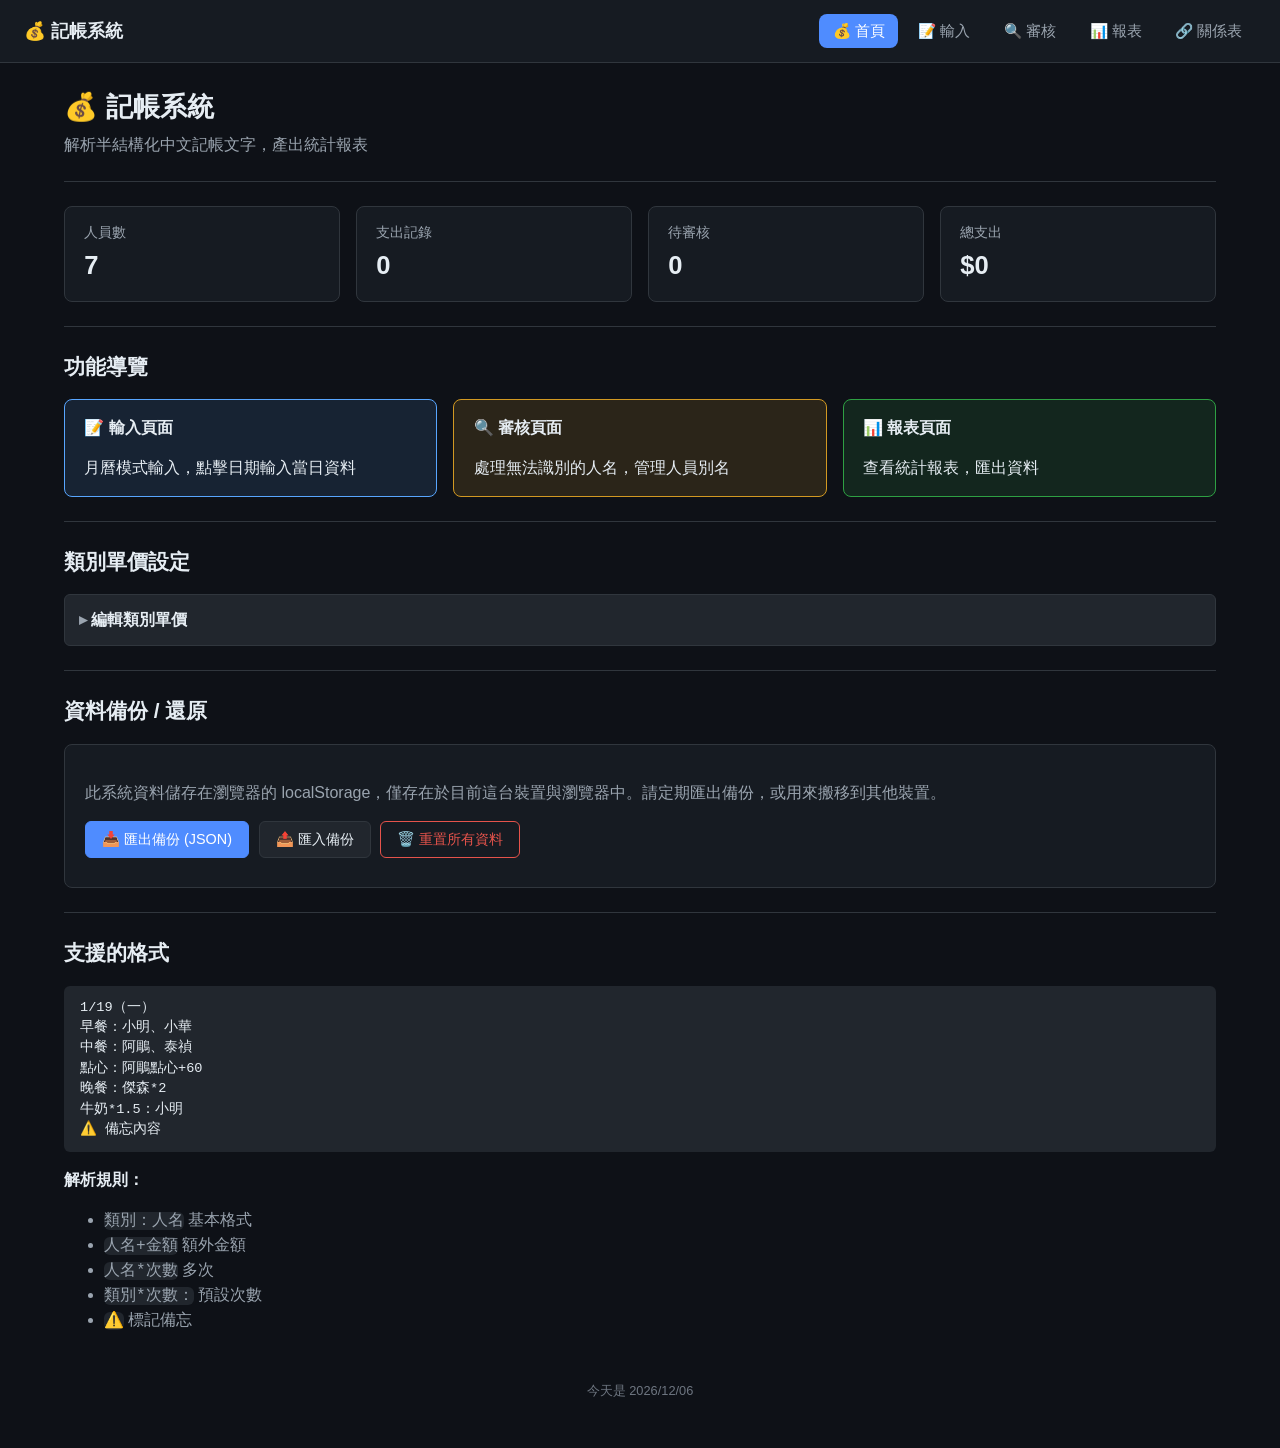
==== index.html @ e65c1abf "Convert Streamlit accounting app to static GitHub Pages site Port the Python/Streamlit/SQLite accoun" ====
<!DOCTYPE html>
<html lang="zh-Hant">
<head>
<meta charset="UTF-8" />
<meta name="viewport" content="width=device-width, initial-scale=1.0" />
<title>記帳系統</title>
<link rel="icon" href="data:image/svg+xml,<svg xmlns=%22http://www.w3.org/2000/svg%22 viewBox=%220 0 100 100%22><text y=%22.9em%22 font-size=%2290%22>💰</text></svg>" />
<link rel="stylesheet" href="assets/css/style.css" />
</head>
<body>
<div id="app-nav"></div>

<div class="container">
  <h1>💰 記帳系統</h1>
  <p class="subtitle">解析半結構化中文記帳文字，產出統計報表</p>

  <hr class="divider" />

  <div class="metrics" id="metrics"></div>

  <hr class="divider" />

  <h2>功能導覽</h2>
  <div class="cards-grid">
    <div class="info-card info">
      <strong>📝 輸入頁面</strong>
      <p class="mb-0">月曆模式輸入，點擊日期輸入當日資料</p>
    </div>
    <div class="info-card warning">
      <strong>🔍 審核頁面</strong>
      <p class="mb-0">處理無法識別的人名，管理人員別名</p>
    </div>
    <div class="info-card success">
      <strong>📊 報表頁面</strong>
      <p class="mb-0">查看統計報表，匯出資料</p>
    </div>
  </div>

  <hr class="divider" />

  <h2>類別單價設定</h2>
  <details class="expander">
    <summary>編輯類別單價</summary>
    <div id="category-price-grid" class="cards-grid" style="margin-top:0.75rem"></div>
  </details>

  <div id="recent-section"></div>

  <hr class="divider" />

  <h2>資料備份 / 還原</h2>
  <div class="panel">
    <p class="text-dim">此系統資料儲存在瀏覽器的 localStorage，僅存在於目前這台裝置與瀏覽器中。請定期匯出備份，或用來搬移到其他裝置。</p>
    <div class="btn-row">
      <button class="primary" id="btn-export">📥 匯出備份 (JSON)</button>
      <button id="btn-import">📤 匯入備份</button>
      <input type="file" id="file-import" accept="application/json" style="display:none" />
      <button class="danger" id="btn-reset">🗑️ 重置所有資料</button>
    </div>
  </div>

  <hr class="divider" />

  <h2>支援的格式</h2>
  <pre>1/19（一）
早餐：小明、小華
中餐：阿鵰、泰禎
點心：阿鵰點心+60
晚餐：傑森*2
牛奶*1.5：小明
⚠️ 備忘內容</pre>

  <p><strong>解析規則：</strong></p>
  <ul class="text-dim">
    <li><code>類別：人名</code> 基本格式</li>
    <li><code>人名+金額</code> 額外金額</li>
    <li><code>人名*次數</code> 多次</li>
    <li><code>類別*次數：</code> 預設次數</li>
    <li><code>⚠️</code> 標記備忘</li>
  </ul>

  <p class="footer-note">今天是 <span id="today-date"></span></p>
</div>

<script src="assets/js/utils.js"></script>
<script src="assets/js/db.js"></script>
<script src="assets/js/parser.js"></script>
<script src="assets/js/nav.js"></script>
<script src="assets/js/home.js"></script>
</body>
</html>
---- assets/css/style.css ----
/* ===== 記帳系統 - 共用樣式 ===== */

:root {
  --bg: #0e1117;
  --bg-panel: #161b22;
  --bg-card: #1e1e1e;
  --bg-elevated: #21262d;
  --border: #30363d;
  --text: #e6edf3;
  --text-dim: #9aa4af;
  --text-muted: #6e7681;
  --accent: #4f8cff;
  --accent-hover: #6ba0ff;
  --success: #2ea043;
  --success-bg: rgba(46, 160, 67, 0.15);
  --warning: #d29922;
  --warning-bg: rgba(210, 153, 34, 0.15);
  --danger: #e5534b;
  --danger-bg: rgba(229, 83, 75, 0.15);
  --info: #58a6ff;
  --info-bg: rgba(88, 166, 255, 0.12);
  --radius: 8px;
}

* { box-sizing: border-box; }

html, body {
  margin: 0;
  padding: 0;
  background: var(--bg);
  color: var(--text);
  font-family: -apple-system, BlinkMacSystemFont, "Segoe UI", "PingFang TC", "Noto Sans TC", Helvetica, Arial, sans-serif;
  line-height: 1.5;
}

a { color: var(--accent); text-decoration: none; }
a:hover { color: var(--accent-hover); }

.topbar {
  display: flex;
  align-items: center;
  justify-content: space-between;
  flex-wrap: wrap;
  gap: 0.75rem;
  padding: 0.85rem 1.5rem;
  background: var(--bg-panel);
  border-bottom: 1px solid var(--border);
  position: sticky;
  top: 0;
  z-index: 100;
}

.brand { font-weight: 700; font-size: 1.1rem; }

.nav-links { display: flex; gap: 0.4rem; flex-wrap: wrap; }

.nav-link {
  padding: 0.4rem 0.85rem;
  border-radius: var(--radius);
  color: var(--text-dim);
  font-size: 0.92rem;
  white-space: nowrap;
}

.nav-link:hover { background: var(--bg-elevated); color: var(--text); }
.nav-link.active { background: var(--accent); color: #fff; }

.container {
  max-width: 1200px;
  margin: 0 auto;
  padding: 1.5rem;
}

h1, h2, h3, h4 { font-weight: 700; }
h1 { font-size: 1.7rem; margin: 0 0 0.3rem; }
h2 { font-size: 1.3rem; }
h3 { font-size: 1.1rem; }

.subtitle { color: var(--text-dim); margin-top: 0; }

.divider { border: none; border-top: 1px solid var(--border); margin: 1.5rem 0; }

.metrics {
  display: grid;
  grid-template-columns: repeat(auto-fit, minmax(150px, 1fr));
  gap: 1rem;
  margin: 1rem 0;
}

.metric {
  background: var(--bg-panel);
  border: 1px solid var(--border);
  border-radius: var(--radius);
  padding: 1rem 1.2rem;
}

.metric .label { color: var(--text-dim); font-size: 0.85rem; }
.metric .value { font-size: 1.6rem; font-weight: 700; margin-top: 0.2rem; }

.cards-grid {
  display: grid;
  grid-template-columns: repeat(auto-fit, minmax(220px, 1fr));
  gap: 1rem;
  margin: 1rem 0;
}

.info-card {
  border-radius: var(--radius);
  padding: 1rem 1.2rem;
  border: 1px solid var(--border);
}

.info-card.info { background: var(--info-bg); border-color: var(--info); }
.info-card.warning { background: var(--warning-bg); border-color: var(--warning); }
.info-card.success { background: var(--success-bg); border-color: var(--success); }

.panel {
  background: var(--bg-panel);
  border: 1px solid var(--border);
  border-radius: var(--radius);
  padding: 1.25rem;
  margin-bottom: 1.25rem;
}

.layout {
  display: grid;
  grid-template-columns: 260px 1fr;
  gap: 1.5rem;
  align-items: start;
}

@media (max-width: 860px) {
  .layout { grid-template-columns: 1fr; }
}

.sidebar { position: sticky; top: 4.5rem; }

.field { margin-bottom: 0.85rem; }
.field label { display: block; font-size: 0.85rem; color: var(--text-dim); margin-bottom: 0.3rem; }

input[type="text"], input[type="number"], input[type="password"], select, textarea {
  width: 100%;
  padding: 0.5rem 0.65rem;
  background: var(--bg-elevated);
  border: 1px solid var(--border);
  border-radius: 6px;
  color: var(--text);
  font-size: 0.92rem;
  font-family: inherit;
}

textarea { resize: vertical; min-height: 100px; font-family: ui-monospace, SFMono-Regular, Consolas, monospace; }

input:focus, select:focus, textarea:focus {
  outline: none;
  border-color: var(--accent);
}

button, .btn {
  display: inline-flex;
  align-items: center;
  justify-content: center;
  gap: 0.4rem;
  padding: 0.5rem 1rem;
  border: 1px solid var(--border);
  border-radius: 6px;
  background: var(--bg-elevated);
  color: var(--text);
  cursor: pointer;
  font-size: 0.9rem;
  font-family: inherit;
  transition: background 0.15s, border-color 0.15s;
}

button:hover:not(:disabled) { background: #2d333b; border-color: var(--accent); }
button:disabled { opacity: 0.45; cursor: not-allowed; }

button.primary { background: var(--accent); border-color: var(--accent); color: #fff; }
button.primary:hover:not(:disabled) { background: var(--accent-hover); }

button.danger { background: transparent; border-color: var(--danger); color: var(--danger); }
button.danger:hover:not(:disabled) { background: var(--danger-bg); }

button.small { padding: 0.28rem 0.6rem; font-size: 0.8rem; }
button.block { width: 100%; }

.btn-row { display: flex; gap: 0.6rem; flex-wrap: wrap; margin: 0.6rem 0; }

.alert {
  padding: 0.7rem 1rem;
  border-radius: 6px;
  border: 1px solid transparent;
  margin: 0.6rem 0;
  font-size: 0.92rem;
}

.alert.success { background: var(--success-bg); border-color: var(--success); color: #7ee2a8; }
.alert.warning { background: var(--warning-bg); border-color: var(--warning); color: #f0c674; }
.alert.info { background: var(--info-bg); border-color: var(--info); color: #91c4ff; }
.alert.danger { background: var(--danger-bg); border-color: var(--danger); color: #ff9990; }

details.expander {
  border: 1px solid var(--border);
  border-radius: 6px;
  padding: 0.5rem 0.85rem;
  margin: 0.6rem 0;
  background: var(--bg-elevated);
}

details.expander > summary {
  cursor: pointer;
  font-weight: 600;
  padding: 0.3rem 0;
  list-style: none;
}

details.expander > summary::-webkit-details-marker { display: none; }
details.expander > summary::before { content: "▸ "; color: var(--text-dim); }
details.expander[open] > summary::before { content: "▾ "; }

.calendar-grid {
  display: grid;
  grid-template-columns: repeat(7, 1fr);
  gap: 6px;
}

.calendar-grid .cal-head {
  text-align: center;
  font-weight: 600;
  color: var(--text-dim);
  padding: 0.3rem 0;
  font-size: 0.85rem;
}

.calendar-grid .cal-day {
  aspect-ratio: 1.1;
  display: flex;
  align-items: center;
  justify-content: center;
  border-radius: 6px;
  border: 1px solid var(--border);
  background: var(--bg-elevated);
  cursor: pointer;
  font-size: 0.95rem;
  color: var(--text);
  min-height: 44px;
}

.calendar-grid .cal-day:hover { border-color: var(--accent); }
.calendar-grid .cal-day.empty { background: transparent; border: none; cursor: default; }
.calendar-grid .cal-day.has-data { background: var(--success-bg); border-color: var(--success); }
.calendar-grid .cal-day.has-staged { background: var(--info-bg); border-color: var(--info); }
.calendar-grid .cal-day.selected { outline: 2px solid var(--accent); }

.person-tag {
  display: inline-block;
  padding: 0.2rem 0.6rem;
  border-radius: 999px;
  background: var(--bg-elevated);
  border: 1px solid var(--border);
  font-size: 0.85rem;
  margin: 0.15rem;
}

table.simple-table { width: 100%; border-collapse: collapse; font-size: 0.9rem; }
table.simple-table th, table.simple-table td { padding: 0.5rem 0.6rem; border-bottom: 1px solid var(--border); text-align: left; }
table.simple-table th { color: var(--text-dim); font-weight: 600; }

code, pre {
  font-family: ui-monospace, SFMono-Regular, Consolas, monospace;
  background: var(--bg-elevated);
  border-radius: 6px;
}

pre { padding: 0.75rem 1rem; overflow-x: auto; white-space: pre-wrap; font-size: 0.85rem; }

/* ===== 報表卡片（沿用原本輸出報表的樣式）===== */

.report {
  font-family: ui-monospace, SFMono-Regular, Consolas, monospace;
  font-size: 14px;
  padding: 1.5rem;
  background: #1e1e1e;
  border-radius: 8px;
  color: #ddd;
  max-width: 360px;
  border: 1px solid var(--border);
}
.report table { width: 100%; border-collapse: collapse; }
.report td { padding: 3px 6px; }
.report .sym { text-align: right; width: 20px; color: #888; }
.report .amt { text-align: right; width: 80px; }
.report .divider td { border-top: 1px solid #444; padding-top: 6px; font-weight: bold; }
.report .section-title { color: #888; font-size: 13px; padding-top: 1rem; padding-bottom: 4px; }
.report .memo-date { width: 40px; color: #888; }
.report .memo-who { width: 60px; color: #888; }
.report .total-row td { font-weight: bold; padding-top: 6px; border-top: 2px solid #666; }

.tooltip-container { position: relative; display: inline-block; cursor: pointer; }
.tooltip-container .tooltip-text {
  visibility: hidden;
  background-color: #333;
  color: #fff;
  text-align: left;
  border-radius: 6px;
  padding: 8px 12px;
  position: absolute;
  z-index: 1000;
  left: 105%;
  top: 50%;
  transform: translateY(-50%);
  white-space: nowrap;
  font-size: 12px;
  box-shadow: 0 2px 10px rgba(0,0,0,0.2);
}
.tooltip-container:hover .tooltip-text { visibility: visible; }

.cards-flex { display: flex; flex-wrap: wrap; gap: 1.5rem; margin: 1rem 0; }

/* ===== 條狀圖（年度趨勢）===== */
.bar-chart { display: flex; align-items: flex-end; gap: 0.5rem; height: 180px; padding: 0.5rem 0; }
.bar-chart .bar-col { flex: 1; display: flex; flex-direction: column; align-items: center; justify-content: flex-end; height: 100%; }
.bar-chart .bar { width: 70%; background: var(--accent); border-radius: 4px 4px 0 0; min-height: 2px; }
.bar-chart .bar-label { font-size: 0.72rem; color: var(--text-dim); margin-top: 0.3rem; text-align: center; }
.bar-chart .bar-value { font-size: 0.7rem; color: var(--text-muted); }

/* ===== toast ===== */
#toast-container { position: fixed; bottom: 1.2rem; right: 1.2rem; z-index: 1000; display: flex; flex-direction: column; gap: 0.5rem; }
.toast {
  padding: 0.65rem 1rem;
  border-radius: 6px;
  background: var(--bg-elevated);
  border: 1px solid var(--border);
  box-shadow: 0 4px 16px rgba(0,0,0,0.3);
  opacity: 0;
  transform: translateY(10px);
  transition: opacity 0.25s, transform 0.25s;
  font-size: 0.88rem;
  max-width: 320px;
}
.toast.show { opacity: 1; transform: translateY(0); }
.toast-success { border-color: var(--success); }
.toast-warning { border-color: var(--warning); }
.toast-danger { border-color: var(--danger); }
.toast-info { border-color: var(--info); }

.footer-note {
  text-align: center;
  color: var(--text-muted);
  font-size: 0.8rem;
  padding: 2rem 1rem 1rem;
}

.flex-between { display: flex; align-items: center; justify-content: space-between; gap: 1rem; flex-wrap: wrap; }
.text-dim { color: var(--text-dim); }
.text-muted { color: var(--text-muted); }
.mt-0 { margin-top: 0; }
.mb-0 { margin-bottom: 0; }
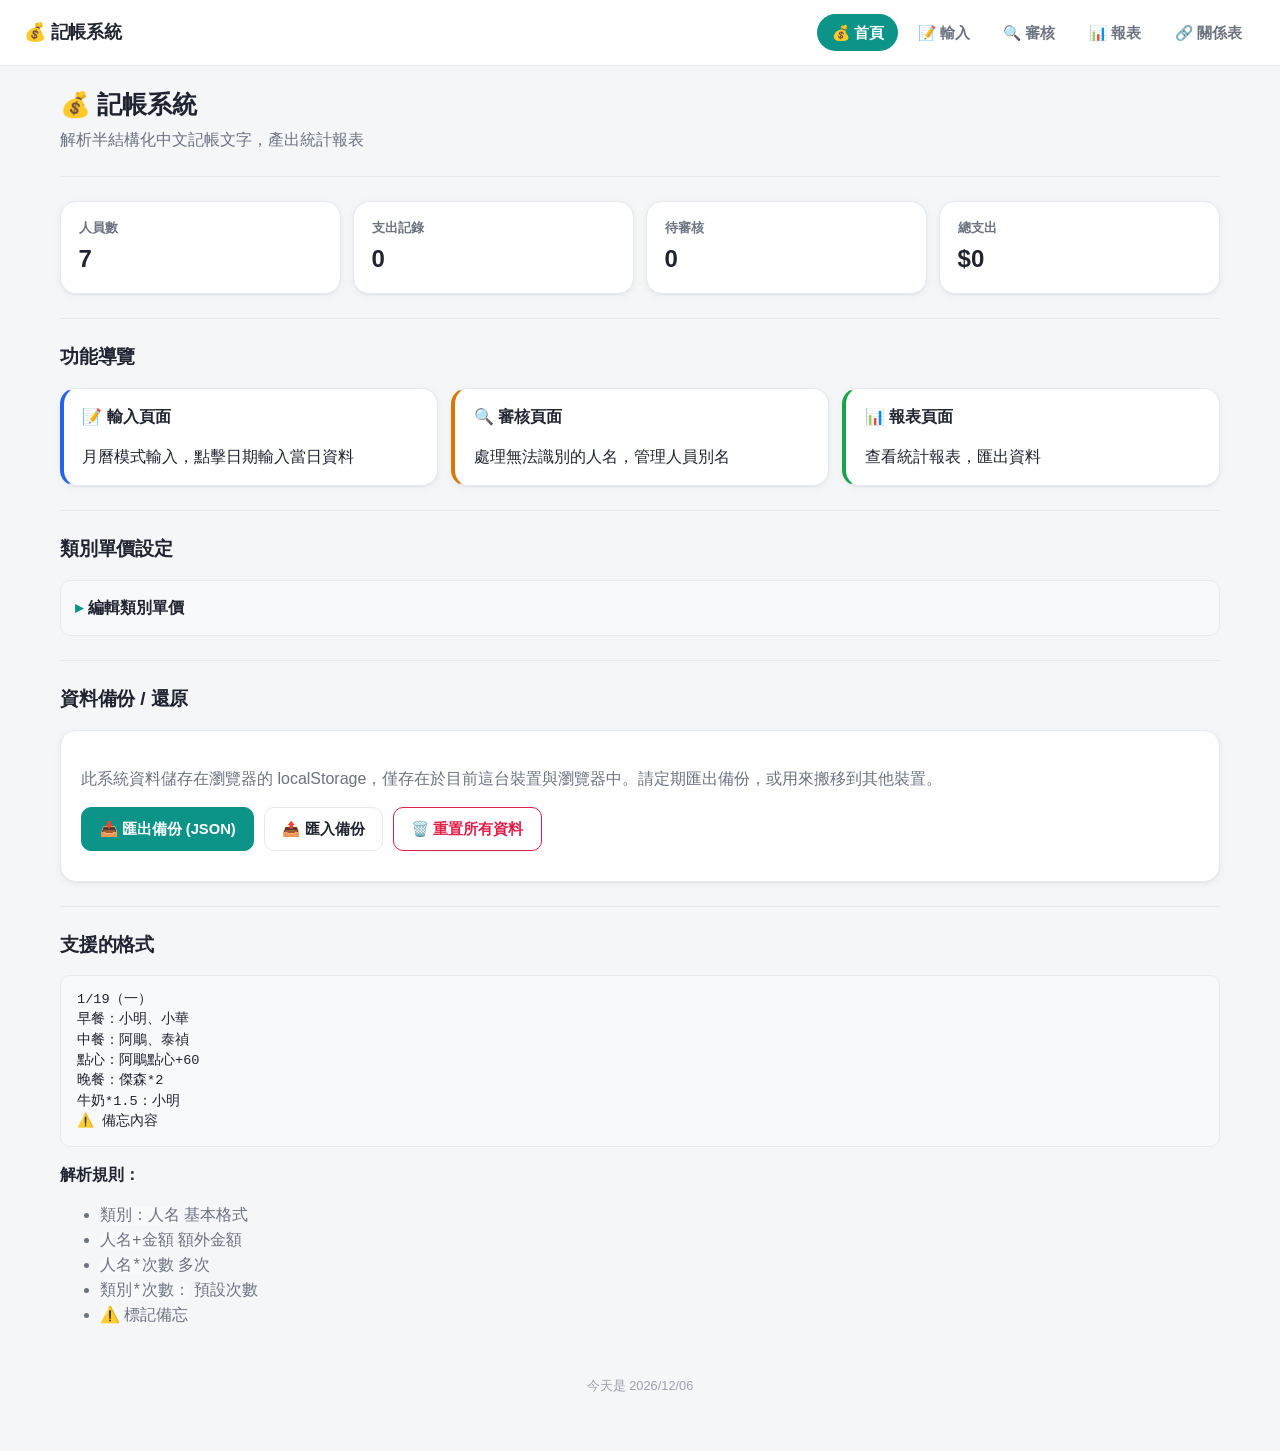
==== commit b4ccb823: "Add a unified money-bag app icon and PWA manifest Replace the per-page favicons (which each used a d" ====
--- a/index.html
+++ b/index.html
@@ -4,7 +4,10 @@
 <meta charset="UTF-8" />
 <meta name="viewport" content="width=device-width, initial-scale=1.0" />
 <title>記帳系統</title>
-<link rel="icon" href="data:image/svg+xml,<svg xmlns=%22http://www.w3.org/2000/svg%22 viewBox=%220 0 100 100%22><text y=%22.9em%22 font-size=%2290%22>💰</text></svg>" />
+<link rel="icon" type="image/png" href="assets/icons/icon-32.png" />
+<link rel="apple-touch-icon" href="assets/icons/icon-180.png" />
+<link rel="manifest" href="manifest.json" />
+<meta name="theme-color" content="#0d9488" />
 <link rel="stylesheet" href="assets/css/style.css" />
 </head>
 <body>
--- a/assets/css/style.css
+++ b/assets/css/style.css
@@ -1,28 +1,53 @@
-/* ===== 記帳系統 - 共用樣式 ===== */
+/* ===== 記帳系統 - 共用樣式（淺色 / 記帳 App 風格，行動裝置優先）===== */
 
 :root {
-  --bg: #0e1117;
-  --bg-panel: #161b22;
-  --bg-card: #1e1e1e;
-  --bg-elevated: #21262d;
-  --border: #30363d;
-  --text: #e6edf3;
-  --text-dim: #9aa4af;
-  --text-muted: #6e7681;
-  --accent: #4f8cff;
-  --accent-hover: #6ba0ff;
-  --success: #2ea043;
-  --success-bg: rgba(46, 160, 67, 0.15);
-  --warning: #d29922;
-  --warning-bg: rgba(210, 153, 34, 0.15);
-  --danger: #e5534b;
-  --danger-bg: rgba(229, 83, 75, 0.15);
-  --info: #58a6ff;
-  --info-bg: rgba(88, 166, 255, 0.12);
-  --radius: 8px;
-}
-
-* { box-sizing: border-box; }
+  --bg: #f4f6f8;
+  --bg-panel: #ffffff;
+  --bg-card: #ffffff;
+  --bg-elevated: #f4f6f8;
+  --bg-input: #f8f9fb;
+  --border: #e6e9ee;
+  --border-strong: #d9dee6;
+  --text: #1f2430;
+  --text-dim: #6b7280;
+  --text-muted: #9aa1ab;
+  --accent: #0d9488;
+  --accent-hover: #0b7c72;
+  --accent-soft: rgba(13, 148, 136, 0.1);
+  --success: #16a34a;
+  --success-bg: rgba(22, 163, 74, 0.1);
+  --warning: #d97706;
+  --warning-bg: rgba(217, 119, 6, 0.1);
+  --danger: #e11d48;
+  --danger-bg: rgba(225, 29, 72, 0.1);
+  --info: #2563eb;
+  --info-bg: rgba(37, 99, 235, 0.1);
+  --radius: 16px;
+  --radius-sm: 10px;
+  --shadow-card: 0 1px 2px rgba(16, 24, 40, 0.04), 0 2px 8px rgba(16, 24, 40, 0.05);
+  --shadow-float: 0 4px 16px rgba(16, 24, 40, 0.12);
+  --bottom-nav-h: 62px;
+}
+
+@media (prefers-color-scheme: dark) {
+  :root {
+    --bg: #10141a;
+    --bg-panel: #181d26;
+    --bg-card: #181d26;
+    --bg-elevated: #1f2530;
+    --bg-input: #1f2530;
+    --border: #2a3140;
+    --border-strong: #384056;
+    --text: #eef1f5;
+    --text-dim: #a3acbb;
+    --text-muted: #737e90;
+    --accent-soft: rgba(45, 212, 191, 0.16);
+    --shadow-card: 0 1px 2px rgba(0, 0, 0, 0.3), 0 2px 10px rgba(0, 0, 0, 0.28);
+    --shadow-float: 0 6px 20px rgba(0, 0, 0, 0.45);
+  }
+}
+
+* { box-sizing: border-box; -webkit-tap-highlight-color: transparent; }
 
 html, body {
   margin: 0;
@@ -31,10 +56,15 @@
   color: var(--text);
   font-family: -apple-system, BlinkMacSystemFont, "Segoe UI", "PingFang TC", "Noto Sans TC", Helvetica, Arial, sans-serif;
   line-height: 1.5;
-}
+  -webkit-font-smoothing: antialiased;
+}
+
+body { padding-bottom: env(safe-area-inset-bottom); }
 
 a { color: var(--accent); text-decoration: none; }
 a:hover { color: var(--accent-hover); }
+
+/* ===== 頂部列（桌面：完整導覽／手機：精簡標題列）===== */
 
 .topbar {
   display: flex;
@@ -42,7 +72,7 @@
   justify-content: space-between;
   flex-wrap: wrap;
   gap: 0.75rem;
-  padding: 0.85rem 1.5rem;
+  padding: 0.9rem 1.5rem;
   background: var(--bg-panel);
   border-bottom: 1px solid var(--border);
   position: sticky;
@@ -50,40 +80,88 @@
   z-index: 100;
 }
 
-.brand { font-weight: 700; font-size: 1.1rem; }
-
-.nav-links { display: flex; gap: 0.4rem; flex-wrap: wrap; }
+.brand { font-weight: 800; font-size: 1.12rem; letter-spacing: -0.01em; }
+
+.nav-links { display: flex; gap: 0.3rem; flex-wrap: wrap; }
 
 .nav-link {
-  padding: 0.4rem 0.85rem;
-  border-radius: var(--radius);
+  padding: 0.45rem 0.9rem;
+  border-radius: 999px;
   color: var(--text-dim);
   font-size: 0.92rem;
+  font-weight: 600;
   white-space: nowrap;
 }
 
-.nav-link:hover { background: var(--bg-elevated); color: var(--text); }
+.nav-link:hover { background: var(--accent-soft); color: var(--accent); }
 .nav-link.active { background: var(--accent); color: #fff; }
+
+/* 手機底部分頁列 */
+.bottom-nav {
+  display: none;
+  position: fixed;
+  left: 0;
+  right: 0;
+  bottom: 0;
+  z-index: 200;
+  background: var(--bg-panel);
+  border-top: 1px solid var(--border);
+  padding-bottom: env(safe-area-inset-bottom);
+  box-shadow: 0 -2px 12px rgba(16, 24, 40, 0.06);
+}
+
+.bottom-nav-inner {
+  display: flex;
+  height: var(--bottom-nav-h);
+}
+
+.bottom-nav-item {
+  flex: 1;
+  display: flex;
+  flex-direction: column;
+  align-items: center;
+  justify-content: center;
+  gap: 0.15rem;
+  color: var(--text-muted);
+  font-size: 0.68rem;
+  font-weight: 600;
+}
+
+.bottom-nav-item .icon { font-size: 1.35rem; line-height: 1; }
+.bottom-nav-item.active { color: var(--accent); }
+
+@media (max-width: 720px) {
+  .topbar { padding: 0.8rem 1rem; justify-content: center; }
+  .topbar .nav-links { display: none; }
+  .bottom-nav { display: block; }
+  body { padding-bottom: calc(var(--bottom-nav-h) + env(safe-area-inset-bottom)); }
+}
 
 .container {
   max-width: 1200px;
   margin: 0 auto;
-  padding: 1.5rem;
-}
-
-h1, h2, h3, h4 { font-weight: 700; }
-h1 { font-size: 1.7rem; margin: 0 0 0.3rem; }
-h2 { font-size: 1.3rem; }
-h3 { font-size: 1.1rem; }
+  padding: 1.25rem 1.25rem 2rem;
+}
+
+@media (max-width: 480px) {
+  .container { padding: 1rem 0.85rem 1.5rem; }
+}
+
+h1, h2, h3, h4 { font-weight: 800; letter-spacing: -0.01em; }
+h1 { font-size: 1.55rem; margin: 0 0 0.3rem; }
+h2 { font-size: 1.2rem; }
+h3 { font-size: 1.05rem; }
 
 .subtitle { color: var(--text-dim); margin-top: 0; }
 
 .divider { border: none; border-top: 1px solid var(--border); margin: 1.5rem 0; }
+
+/* ===== 統計數字卡（首頁）===== */
 
 .metrics {
   display: grid;
-  grid-template-columns: repeat(auto-fit, minmax(150px, 1fr));
-  gap: 1rem;
+  grid-template-columns: repeat(auto-fit, minmax(140px, 1fr));
+  gap: 0.75rem;
   margin: 1rem 0;
 }
 
@@ -91,69 +169,78 @@
   background: var(--bg-panel);
   border: 1px solid var(--border);
   border-radius: var(--radius);
-  padding: 1rem 1.2rem;
-}
-
-.metric .label { color: var(--text-dim); font-size: 0.85rem; }
-.metric .value { font-size: 1.6rem; font-weight: 700; margin-top: 0.2rem; }
+  box-shadow: var(--shadow-card);
+  padding: 1rem 1.1rem;
+}
+
+.metric .label { color: var(--text-dim); font-size: 0.8rem; font-weight: 600; }
+.metric .value { font-size: 1.5rem; font-weight: 800; margin-top: 0.25rem; font-variant-numeric: tabular-nums; }
 
 .cards-grid {
   display: grid;
   grid-template-columns: repeat(auto-fit, minmax(220px, 1fr));
-  gap: 1rem;
+  gap: 0.85rem;
   margin: 1rem 0;
 }
 
 .info-card {
   border-radius: var(--radius);
-  padding: 1rem 1.2rem;
-  border: 1px solid var(--border);
-}
-
-.info-card.info { background: var(--info-bg); border-color: var(--info); }
-.info-card.warning { background: var(--warning-bg); border-color: var(--warning); }
-.info-card.success { background: var(--success-bg); border-color: var(--success); }
+  padding: 1rem 1.15rem;
+  border: 1px solid var(--border);
+  background: var(--bg-panel);
+  box-shadow: var(--shadow-card);
+  border-left: 4px solid var(--border-strong);
+}
+
+.info-card.info { border-left-color: var(--info); }
+.info-card.warning { border-left-color: var(--warning); }
+.info-card.success { border-left-color: var(--success); }
 
 .panel {
   background: var(--bg-panel);
   border: 1px solid var(--border);
   border-radius: var(--radius);
+  box-shadow: var(--shadow-card);
   padding: 1.25rem;
-  margin-bottom: 1.25rem;
+  margin-bottom: 1.1rem;
 }
 
 .layout {
   display: grid;
   grid-template-columns: 260px 1fr;
-  gap: 1.5rem;
+  gap: 1.25rem;
   align-items: start;
 }
+
+.sidebar { position: sticky; top: 4.5rem; }
 
 @media (max-width: 860px) {
   .layout { grid-template-columns: 1fr; }
-}
-
-.sidebar { position: sticky; top: 4.5rem; }
+  /* 單欄版面時側欄與主內容改為上下堆疊，sticky 會讓側欄蓋住主內容，故關閉 */
+  .sidebar { position: static; top: auto; }
+}
 
 .field { margin-bottom: 0.85rem; }
-.field label { display: block; font-size: 0.85rem; color: var(--text-dim); margin-bottom: 0.3rem; }
+.field label { display: block; font-size: 0.82rem; color: var(--text-dim); font-weight: 600; margin-bottom: 0.35rem; }
 
 input[type="text"], input[type="number"], input[type="password"], select, textarea {
   width: 100%;
-  padding: 0.5rem 0.65rem;
-  background: var(--bg-elevated);
-  border: 1px solid var(--border);
-  border-radius: 6px;
+  padding: 0.65rem 0.8rem;
+  background: var(--bg-input);
+  border: 1px solid var(--border);
+  border-radius: var(--radius-sm);
   color: var(--text);
-  font-size: 0.92rem;
+  font-size: 1rem;
   font-family: inherit;
-}
-
-textarea { resize: vertical; min-height: 100px; font-family: ui-monospace, SFMono-Regular, Consolas, monospace; }
+  min-height: 44px;
+}
+
+textarea { resize: vertical; min-height: 110px; font-family: ui-monospace, SFMono-Regular, Consolas, monospace; font-size: 0.92rem; }
 
 input:focus, select:focus, textarea:focus {
   outline: none;
   border-color: var(--accent);
+  box-shadow: 0 0 0 3px var(--accent-soft);
 }
 
 button, .btn {
@@ -161,62 +248,68 @@
   align-items: center;
   justify-content: center;
   gap: 0.4rem;
-  padding: 0.5rem 1rem;
-  border: 1px solid var(--border);
-  border-radius: 6px;
-  background: var(--bg-elevated);
+  padding: 0.6rem 1.1rem;
+  min-height: 44px;
+  border: 1px solid var(--border);
+  border-radius: var(--radius-sm);
+  background: var(--bg-panel);
   color: var(--text);
   cursor: pointer;
-  font-size: 0.9rem;
+  font-size: 0.92rem;
+  font-weight: 600;
   font-family: inherit;
-  transition: background 0.15s, border-color 0.15s;
-}
-
-button:hover:not(:disabled) { background: #2d333b; border-color: var(--accent); }
+  transition: background 0.15s, border-color 0.15s, transform 0.1s;
+}
+
+button:hover:not(:disabled) { border-color: var(--accent); color: var(--accent); }
+button:active:not(:disabled) { transform: scale(0.97); }
 button:disabled { opacity: 0.45; cursor: not-allowed; }
 
 button.primary { background: var(--accent); border-color: var(--accent); color: #fff; }
-button.primary:hover:not(:disabled) { background: var(--accent-hover); }
+button.primary:hover:not(:disabled) { background: var(--accent-hover); border-color: var(--accent-hover); color: #fff; }
 
 button.danger { background: transparent; border-color: var(--danger); color: var(--danger); }
 button.danger:hover:not(:disabled) { background: var(--danger-bg); }
 
-button.small { padding: 0.28rem 0.6rem; font-size: 0.8rem; }
+button.small { padding: 0.4rem 0.75rem; font-size: 0.82rem; min-height: 36px; }
 button.block { width: 100%; }
 
 .btn-row { display: flex; gap: 0.6rem; flex-wrap: wrap; margin: 0.6rem 0; }
 
 .alert {
-  padding: 0.7rem 1rem;
-  border-radius: 6px;
+  padding: 0.75rem 1rem;
+  border-radius: var(--radius-sm);
   border: 1px solid transparent;
   margin: 0.6rem 0;
   font-size: 0.92rem;
-}
-
-.alert.success { background: var(--success-bg); border-color: var(--success); color: #7ee2a8; }
-.alert.warning { background: var(--warning-bg); border-color: var(--warning); color: #f0c674; }
-.alert.info { background: var(--info-bg); border-color: var(--info); color: #91c4ff; }
-.alert.danger { background: var(--danger-bg); border-color: var(--danger); color: #ff9990; }
+  border-left: 4px solid transparent;
+}
+
+.alert.success { background: var(--success-bg); border-left-color: var(--success); color: var(--text); }
+.alert.warning { background: var(--warning-bg); border-left-color: var(--warning); color: var(--text); }
+.alert.info { background: var(--info-bg); border-left-color: var(--info); color: var(--text); }
+.alert.danger { background: var(--danger-bg); border-left-color: var(--danger); color: var(--text); }
 
 details.expander {
   border: 1px solid var(--border);
-  border-radius: 6px;
-  padding: 0.5rem 0.85rem;
+  border-radius: var(--radius-sm);
+  padding: 0.6rem 0.9rem;
   margin: 0.6rem 0;
-  background: var(--bg-elevated);
+  background: var(--bg-input);
 }
 
 details.expander > summary {
   cursor: pointer;
-  font-weight: 600;
-  padding: 0.3rem 0;
+  font-weight: 700;
+  padding: 0.35rem 0;
   list-style: none;
 }
 
 details.expander > summary::-webkit-details-marker { display: none; }
-details.expander > summary::before { content: "▸ "; color: var(--text-dim); }
+details.expander > summary::before { content: "▸ "; color: var(--accent); }
 details.expander[open] > summary::before { content: "▾ "; }
+
+/* ===== 月曆 ===== */
 
 .calendar-grid {
   display: grid;
@@ -226,83 +319,104 @@
 
 .calendar-grid .cal-head {
   text-align: center;
-  font-weight: 600;
-  color: var(--text-dim);
+  font-weight: 700;
+  color: var(--text-muted);
   padding: 0.3rem 0;
-  font-size: 0.85rem;
+  font-size: 0.8rem;
 }
 
 .calendar-grid .cal-day {
-  aspect-ratio: 1.1;
+  aspect-ratio: 1;
   display: flex;
   align-items: center;
   justify-content: center;
-  border-radius: 6px;
-  border: 1px solid var(--border);
-  background: var(--bg-elevated);
+  border-radius: 12px;
+  border: 1px solid var(--border);
+  background: var(--bg-panel);
   cursor: pointer;
   font-size: 0.95rem;
+  font-weight: 600;
   color: var(--text);
-  min-height: 44px;
-}
-
-.calendar-grid .cal-day:hover { border-color: var(--accent); }
+  min-height: 46px;
+}
+
+.calendar-grid .cal-day:active { transform: scale(0.94); }
 .calendar-grid .cal-day.empty { background: transparent; border: none; cursor: default; }
-.calendar-grid .cal-day.has-data { background: var(--success-bg); border-color: var(--success); }
-.calendar-grid .cal-day.has-staged { background: var(--info-bg); border-color: var(--info); }
-.calendar-grid .cal-day.selected { outline: 2px solid var(--accent); }
+.calendar-grid .cal-day.has-data { background: var(--success-bg); border-color: var(--success); color: var(--success); }
+.calendar-grid .cal-day.has-staged { background: var(--info-bg); border-color: var(--info); color: var(--info); }
+.calendar-grid .cal-day.selected { outline: 2px solid var(--accent); outline-offset: 1px; }
 
 .person-tag {
   display: inline-block;
-  padding: 0.2rem 0.6rem;
+  padding: 0.3rem 0.7rem;
   border-radius: 999px;
-  background: var(--bg-elevated);
-  border: 1px solid var(--border);
+  background: var(--accent-soft);
+  color: var(--accent);
+  font-weight: 600;
   font-size: 0.85rem;
   margin: 0.15rem;
 }
 
+/* ===== 一般表格（桌面）／卡片列表（手機）===== */
+
 table.simple-table { width: 100%; border-collapse: collapse; font-size: 0.9rem; }
-table.simple-table th, table.simple-table td { padding: 0.5rem 0.6rem; border-bottom: 1px solid var(--border); text-align: left; }
-table.simple-table th { color: var(--text-dim); font-weight: 600; }
+table.simple-table th, table.simple-table td { padding: 0.6rem 0.6rem; border-bottom: 1px solid var(--border); text-align: left; }
+table.simple-table th { color: var(--text-dim); font-weight: 700; font-size: 0.8rem; text-transform: uppercase; letter-spacing: 0.02em; }
+
+@media (max-width: 640px) {
+  table.simple-table thead { display: none; }
+  table.simple-table, table.simple-table tbody, table.simple-table tr, table.simple-table td { display: block; width: 100%; }
+  table.simple-table tr {
+    background: var(--bg-panel);
+    border: 1px solid var(--border);
+    border-radius: var(--radius-sm);
+    box-shadow: var(--shadow-card);
+    margin-bottom: 0.6rem;
+    padding: 0.4rem 0.75rem;
+  }
+  table.simple-table td { border-bottom: none; padding: 0.35rem 0; display: flex; justify-content: space-between; gap: 0.75rem; }
+  table.simple-table td::before { content: attr(data-label); color: var(--text-dim); font-size: 0.78rem; font-weight: 600; }
+}
 
 code, pre {
   font-family: ui-monospace, SFMono-Regular, Consolas, monospace;
-  background: var(--bg-elevated);
-  border-radius: 6px;
-}
-
-pre { padding: 0.75rem 1rem; overflow-x: auto; white-space: pre-wrap; font-size: 0.85rem; }
-
-/* ===== 報表卡片（沿用原本輸出報表的樣式）===== */
+  background: var(--bg-input);
+  border-radius: var(--radius-sm);
+}
+
+pre { padding: 0.85rem 1rem; overflow-x: auto; white-space: pre-wrap; font-size: 0.85rem; border: 1px solid var(--border); }
+
+/* ===== 報表卡片（記帳明細卡／收據風格）===== */
 
 .report {
-  font-family: ui-monospace, SFMono-Regular, Consolas, monospace;
+  font-family: -apple-system, BlinkMacSystemFont, "Segoe UI", "PingFang TC", "Noto Sans TC", sans-serif;
   font-size: 14px;
-  padding: 1.5rem;
-  background: #1e1e1e;
-  border-radius: 8px;
-  color: #ddd;
+  padding: 1.4rem 1.5rem;
+  background: var(--bg-panel);
+  border-radius: var(--radius);
+  box-shadow: var(--shadow-card);
+  color: var(--text);
   max-width: 360px;
   border: 1px solid var(--border);
+  border-top: 4px solid var(--accent);
 }
 .report table { width: 100%; border-collapse: collapse; }
-.report td { padding: 3px 6px; }
-.report .sym { text-align: right; width: 20px; color: #888; }
-.report .amt { text-align: right; width: 80px; }
-.report .divider td { border-top: 1px solid #444; padding-top: 6px; font-weight: bold; }
-.report .section-title { color: #888; font-size: 13px; padding-top: 1rem; padding-bottom: 4px; }
-.report .memo-date { width: 40px; color: #888; }
-.report .memo-who { width: 60px; color: #888; }
-.report .total-row td { font-weight: bold; padding-top: 6px; border-top: 2px solid #666; }
+.report td { padding: 5px 6px; }
+.report .sym { text-align: right; width: 20px; color: var(--text-muted); }
+.report .amt { text-align: right; width: 80px; font-variant-numeric: tabular-nums; font-weight: 600; }
+.report .divider td { border-top: 1px solid var(--border); padding-top: 8px; font-weight: 700; }
+.report .section-title { color: var(--text-dim); font-size: 12px; font-weight: 700; padding-top: 1rem; padding-bottom: 4px; text-transform: uppercase; letter-spacing: 0.03em; }
+.report .memo-date { width: 40px; color: var(--text-muted); }
+.report .memo-who { width: 60px; color: var(--text-muted); }
+.report .total-row td { font-weight: 800; padding-top: 8px; border-top: 2px solid var(--accent); font-size: 1.05em; color: var(--accent); }
 
 .tooltip-container { position: relative; display: inline-block; cursor: pointer; }
 .tooltip-container .tooltip-text {
   visibility: hidden;
-  background-color: #333;
+  background-color: #1f2430;
   color: #fff;
   text-align: left;
-  border-radius: 6px;
+  border-radius: 8px;
   padding: 8px 12px;
   position: absolute;
   z-index: 1000;
@@ -311,38 +425,46 @@
   transform: translateY(-50%);
   white-space: nowrap;
   font-size: 12px;
-  box-shadow: 0 2px 10px rgba(0,0,0,0.2);
+  box-shadow: var(--shadow-float);
 }
 .tooltip-container:hover .tooltip-text { visibility: visible; }
 
-.cards-flex { display: flex; flex-wrap: wrap; gap: 1.5rem; margin: 1rem 0; }
+.cards-flex { display: flex; flex-wrap: wrap; gap: 1.1rem; margin: 1rem 0; }
+
+@media (max-width: 480px) {
+  .report { max-width: 100%; }
+}
 
 /* ===== 條狀圖（年度趨勢）===== */
-.bar-chart { display: flex; align-items: flex-end; gap: 0.5rem; height: 180px; padding: 0.5rem 0; }
+.bar-chart { display: flex; align-items: flex-end; gap: 0.4rem; height: 180px; padding: 0.5rem 0; }
 .bar-chart .bar-col { flex: 1; display: flex; flex-direction: column; align-items: center; justify-content: flex-end; height: 100%; }
-.bar-chart .bar { width: 70%; background: var(--accent); border-radius: 4px 4px 0 0; min-height: 2px; }
-.bar-chart .bar-label { font-size: 0.72rem; color: var(--text-dim); margin-top: 0.3rem; text-align: center; }
-.bar-chart .bar-value { font-size: 0.7rem; color: var(--text-muted); }
+.bar-chart .bar { width: 65%; background: var(--accent); border-radius: 6px 6px 0 0; min-height: 2px; }
+.bar-chart .bar-label { font-size: 0.7rem; color: var(--text-dim); margin-top: 0.3rem; text-align: center; }
+.bar-chart .bar-value { font-size: 0.68rem; color: var(--text-muted); font-variant-numeric: tabular-nums; }
 
 /* ===== toast ===== */
-#toast-container { position: fixed; bottom: 1.2rem; right: 1.2rem; z-index: 1000; display: flex; flex-direction: column; gap: 0.5rem; }
+#toast-container { position: fixed; bottom: calc(1.2rem + env(safe-area-inset-bottom)); right: 1.2rem; left: 1.2rem; z-index: 1000; display: flex; flex-direction: column; align-items: flex-end; gap: 0.5rem; pointer-events: none; }
+@media (max-width: 720px) {
+  #toast-container { bottom: calc(var(--bottom-nav-h) + 0.8rem + env(safe-area-inset-bottom)); right: 0.8rem; left: 0.8rem; align-items: center; }
+}
 .toast {
-  padding: 0.65rem 1rem;
-  border-radius: 6px;
-  background: var(--bg-elevated);
-  border: 1px solid var(--border);
-  box-shadow: 0 4px 16px rgba(0,0,0,0.3);
+  padding: 0.7rem 1.1rem;
+  border-radius: 999px;
+  background: var(--text);
+  color: var(--bg-panel);
+  box-shadow: var(--shadow-float);
   opacity: 0;
   transform: translateY(10px);
   transition: opacity 0.25s, transform 0.25s;
-  font-size: 0.88rem;
+  font-size: 0.86rem;
+  font-weight: 600;
   max-width: 320px;
 }
 .toast.show { opacity: 1; transform: translateY(0); }
-.toast-success { border-color: var(--success); }
-.toast-warning { border-color: var(--warning); }
-.toast-danger { border-color: var(--danger); }
-.toast-info { border-color: var(--info); }
+.toast-success { background: var(--success); color: #fff; }
+.toast-warning { background: var(--warning); color: #fff; }
+.toast-danger { background: var(--danger); color: #fff; }
+.toast-info { background: var(--info); color: #fff; }
 
 .footer-note {
   text-align: center;
